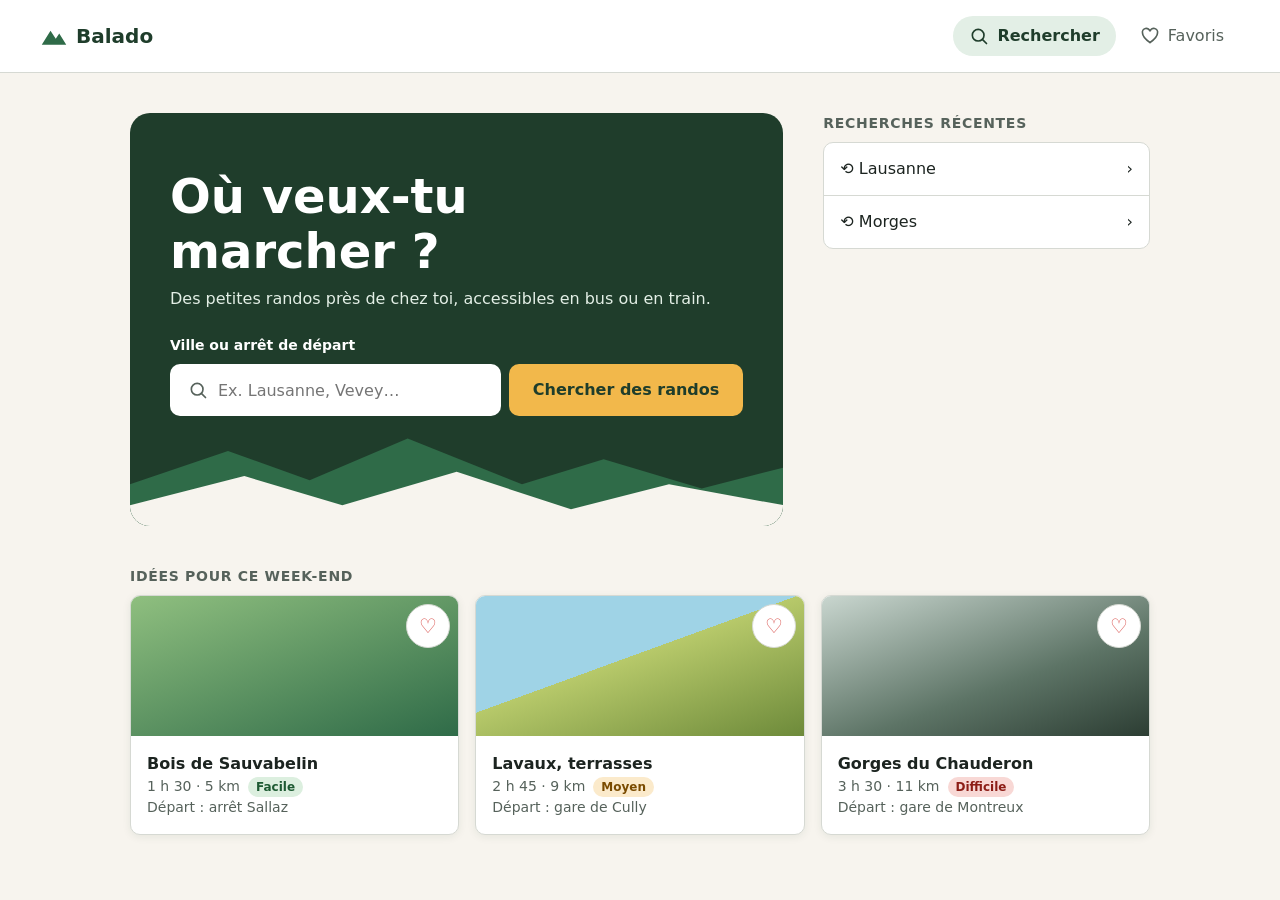
==== site/index.html @ 2f24ecf0 "Ajoute la page d'accueil responsive de Balado Écran Recherche codé en HTML/CSS mobile first (Flexbox" ====
<!DOCTYPE html>
<html lang="fr">
<head>
  <meta charset="UTF-8">
  <meta name="viewport" content="width=device-width, initial-scale=1">
  <title>Balado – Trouve ta rando</title>
  <meta name="description" content="Trouve rapidement une petite randonnée près de chez toi, accessible en transports publics.">
  <link rel="stylesheet" href="css/style.css">
</head>
<body>

  <!-- ===== EN-TÊTE ===== -->
  <header class="entete">
    <a href="index.html" class="logo">
      <svg class="logo__icone" viewBox="0 0 32 32" aria-hidden="true">
        <path d="M2 26 L12 10 L18 19 L22 13 L30 26 Z" />
      </svg>
      Balado
    </a>

    <!-- Navigation : barre du bas sur mobile, menu en haut sur grand écran -->
    <nav class="nav-principale" aria-label="Navigation principale">
      <a href="index.html" class="nav-principale__lien" aria-current="page">
        <svg viewBox="0 0 24 24" aria-hidden="true"><circle cx="11" cy="11" r="7"/><path d="M16 16 L21 21"/></svg>
        Rechercher
      </a>
      <a href="favoris.html" class="nav-principale__lien">
        <svg viewBox="0 0 24 24" aria-hidden="true"><path d="M12 20 C5 15 3 11.5 3 8.5 A4.5 4.5 0 0 1 12 6.5 A4.5 4.5 0 0 1 21 8.5 C21 11.5 19 15 12 20 Z"/></svg>
        Favoris
      </a>
    </nav>
  </header>

  <main class="accueil">

    <!-- ===== 1. RECHERCHE (zone principale) ===== -->
    <section class="hero" aria-labelledby="titre-recherche">
      <div class="hero__contenu">
        <h1 id="titre-recherche">Où veux-tu marcher&nbsp;?</h1>
        <p class="hero__intro">Des petites randos près de chez toi, accessibles en bus ou en train.</p>

        <form class="recherche" action="resultats.html" method="get" novalidate>
          <label for="lieu" class="recherche__label">Ville ou arrêt de départ</label>
          <div class="recherche__ligne">
            <div class="recherche__champ">
              <svg viewBox="0 0 24 24" aria-hidden="true"><circle cx="11" cy="11" r="7"/><path d="M16 16 L21 21"/></svg>
              <input type="text" id="lieu" name="lieu" list="suggestions-lieux"
                     placeholder="Ex. Lausanne, Vevey…" autocomplete="off"
                     aria-describedby="erreur-lieu">
            </div>
            <button type="submit" class="bouton bouton--principal">Chercher des randos</button>
          </div>
          <p id="erreur-lieu" class="recherche__erreur" aria-live="polite"></p>

          <!-- Suggestions pendant la saisie (user flow, étape 2) -->
          <datalist id="suggestions-lieux">
            <option value="Lausanne">
            <option value="Lausanne, Sallaz">
            <option value="Morges">
            <option value="Vevey">
            <option value="Montreux">
            <option value="Cully">
            <option value="Yverdon-les-Bains">
            <option value="Nyon">
          </datalist>
        </form>
      </div>

      <!-- Décor : montagnes -->
      <svg class="hero__decor" viewBox="0 0 400 120" preserveAspectRatio="none" aria-hidden="true">
        <path class="montagne-loin" d="M0 120 L0 70 L60 30 L110 65 L170 15 L240 70 L290 40 L350 75 L400 50 L400 120 Z"/>
        <path class="montagne-pres" d="M0 120 L0 95 L70 60 L130 95 L200 55 L270 100 L330 70 L400 95 L400 120 Z"/>
      </svg>
    </section>

    <!-- ===== 2. RECHERCHES RÉCENTES ===== -->
    <section class="recentes" aria-labelledby="titre-recentes">
      <h2 id="titre-recentes" class="titre-section">Recherches récentes</h2>
      <ul class="recentes__liste">
        <li>
          <a href="resultats.html?lieu=Lausanne" class="recentes__lien">
            <span><span aria-hidden="true">⟲</span> Lausanne</span>
            <span aria-hidden="true">›</span>
          </a>
        </li>
        <li>
          <a href="resultats.html?lieu=Morges" class="recentes__lien">
            <span><span aria-hidden="true">⟲</span> Morges</span>
            <span aria-hidden="true">›</span>
          </a>
        </li>
      </ul>
    </section>

    <!-- ===== 3. IDÉES POUR CE WEEK-END ===== -->
    <section class="idees" aria-labelledby="titre-idees">
      <h2 id="titre-idees" class="titre-section">Idées pour ce week-end</h2>

      <ul class="grille-randos">
        <li class="carte">
          <div class="carte__photo carte__photo--foret" aria-hidden="true"></div>
          <div class="carte__texte">
            <h3 class="carte__nom"><a href="fiche.html?id=sauvabelin">Bois de Sauvabelin</a></h3>
            <p class="carte__infos">1 h 30 · 5 km <span class="badge badge--facile">Facile</span></p>
            <p class="carte__depart">Départ : arrêt Sallaz</p>
          </div>
          <button type="button" class="coeur" aria-pressed="false" aria-label="Ajouter Bois de Sauvabelin aux favoris">♡</button>
        </li>

        <li class="carte">
          <div class="carte__photo carte__photo--vignes" aria-hidden="true"></div>
          <div class="carte__texte">
            <h3 class="carte__nom"><a href="fiche.html?id=lavaux">Lavaux, terrasses</a></h3>
            <p class="carte__infos">2 h 45 · 9 km <span class="badge badge--moyen">Moyen</span></p>
            <p class="carte__depart">Départ : gare de Cully</p>
          </div>
          <button type="button" class="coeur" aria-pressed="false" aria-label="Ajouter Lavaux, terrasses aux favoris">♡</button>
        </li>

        <li class="carte">
          <div class="carte__photo carte__photo--gorges" aria-hidden="true"></div>
          <div class="carte__texte">
            <h3 class="carte__nom"><a href="fiche.html?id=chauderon">Gorges du Chauderon</a></h3>
            <p class="carte__infos">3 h 30 · 11 km <span class="badge badge--difficile">Difficile</span></p>
            <p class="carte__depart">Départ : gare de Montreux</p>
          </div>
          <button type="button" class="coeur" aria-pressed="false" aria-label="Ajouter Gorges du Chauderon aux favoris">♡</button>
        </li>
      </ul>
    </section>

  </main>

  <script src="js/accueil.js"></script>
</body>
</html>
---- site/css/style.css ----
/* =========================================================
   Balado – Feuille de style
   Approche "mobile first" : les styles de base sont pour
   le téléphone, puis on ajoute des règles pour les écrans
   plus grands avec @media (min-width: ...).
   ========================================================= */


/* ---------- 1. VARIABLES CSS (design tokens) ---------- */
:root {
  /* Couleurs */
  --vert-fonce: #1f3d2b;
  --vert: #2f6b48;
  --vert-clair: #e3efe6;
  --sable: #f7f4ee;
  --blanc: #ffffff;
  --texte: #1c2420;
  --texte-doux: #56625b;
  --bordure: #d6d9d3;
  --erreur: #b3261e;
  --coeur: #d9534f;

  /* Couleurs des badges de difficulté */
  --facile-fond: #dcefdf;   --facile-texte: #1d5a32;
  --moyen-fond: #fbeacb;    --moyen-texte: #7a4b00;
  --difficile-fond: #f8d8d5; --difficile-texte: #8c1d16;

  /* Typographie */
  --police: system-ui, -apple-system, "Segoe UI", Roboto, Arial, sans-serif;
  --taille-s: 0.875rem;
  --taille-m: 1rem;
  --taille-l: 1.25rem;
  --taille-xl: clamp(1.75rem, 5vw + 0.5rem, 3rem); /* s'adapte à la largeur */

  /* Espacements */
  --espace-xs: 0.25rem;
  --espace-s: 0.5rem;
  --espace-m: 1rem;
  --espace-l: 1.5rem;
  --espace-xl: 2.5rem;

  /* Formes */
  --arrondi: 10px;
  --arrondi-pilule: 999px;
  --ombre: 0 2px 8px rgba(31, 61, 43, 0.08);

  /* Tailles d'interface */
  --hauteur-tactile: 52px;      /* boutons et champ (≥ 44px) */
  --hauteur-tabbar: 64px;
  --largeur-max: 1100px;
}


/* ---------- 2. BASE ---------- */
*,
*::before,
*::after {
  box-sizing: border-box;
}

body {
  margin: 0;
  font-family: var(--police);
  font-size: var(--taille-m);
  line-height: 1.5;
  color: var(--texte);
  background: var(--sable);
  /* place pour la barre de navigation fixée en bas (mobile) */
  padding-bottom: var(--hauteur-tabbar);
}

h1, h2, h3, p, ul {
  margin: 0;
}

ul {
  padding: 0;
  list-style: none;
}

a {
  color: inherit;
}

/* Contour bien visible pour la navigation au clavier */
:focus-visible {
  outline: 3px solid var(--vert);
  outline-offset: 2px;
}


/* ---------- 3. EN-TÊTE ET NAVIGATION ---------- */
.entete {
  display: flex;
  align-items: center;
  justify-content: space-between;
  padding: var(--espace-m);
  background: var(--blanc);
  border-bottom: 1px solid var(--bordure);
}

.logo {
  display: flex;
  align-items: center;
  gap: var(--espace-s);
  font-size: var(--taille-l);
  font-weight: 700;
  color: var(--vert-fonce);
  text-decoration: none;
}

.logo__icone {
  width: 28px;
  height: 28px;
  fill: var(--vert);
}

/* Mobile : la navigation est une barre fixée en bas de l'écran */
.nav-principale {
  position: fixed;
  left: 0;
  right: 0;
  bottom: 0;
  z-index: 10;
  display: flex;
  height: var(--hauteur-tabbar);
  background: var(--blanc);
  border-top: 1px solid var(--bordure);
}

.nav-principale__lien {
  flex: 1;                       /* les 2 onglets prennent la même largeur */
  display: flex;
  flex-direction: column;
  align-items: center;
  justify-content: center;
  gap: 2px;
  font-size: 0.75rem;
  color: var(--texte-doux);
  text-decoration: none;
}

.nav-principale__lien svg {
  width: 24px;
  height: 24px;
  fill: none;
  stroke: currentColor;
  stroke-width: 2;
  stroke-linecap: round;
}

.nav-principale__lien[aria-current="page"] {
  color: var(--vert-fonce);
  font-weight: 700;
  background: var(--vert-clair);
}


/* ---------- 4. MISE EN PAGE DE L'ACCUEIL (CSS Grid) ---------- */
.accueil {
  display: grid;
  grid-template-columns: 1fr;          /* mobile : une seule colonne */
  grid-template-areas:
    "hero"
    "recentes"
    "idees";
  gap: var(--espace-l);
  max-width: var(--largeur-max);
  margin: 0 auto;
  padding-bottom: var(--espace-xl);
}

.hero     { grid-area: hero; }
.recentes { grid-area: recentes; }
.idees    { grid-area: idees; }

.recentes,
.idees {
  padding: 0 var(--espace-m);
}

.titre-section {
  font-size: var(--taille-s);
  font-weight: 700;
  text-transform: uppercase;
  letter-spacing: 0.05em;
  color: var(--texte-doux);
  margin-bottom: var(--espace-s);
}


/* ---------- 5. HERO + FORMULAIRE DE RECHERCHE ---------- */
.hero {
  position: relative;
  overflow: hidden;
  background: var(--vert-fonce);
  color: var(--blanc);
}

.hero__contenu {
  position: relative;
  z-index: 1;                          /* au-dessus du décor */
  display: flex;
  flex-direction: column;
  gap: var(--espace-s);
  padding: var(--espace-xl) var(--espace-m) 110px;
}

.hero h1 {
  font-size: var(--taille-xl);
  line-height: 1.15;
}

.hero__intro {
  color: var(--vert-clair);
  margin-bottom: var(--espace-m);
}

.hero__decor {
  position: absolute;
  left: 0;
  bottom: 0;
  width: 100%;
  height: 100px;
}

.montagne-loin { fill: var(--vert); }
.montagne-pres { fill: var(--sable); }

.recherche {
  display: flex;
  flex-direction: column;
  gap: var(--espace-s);
}

.recherche__label {
  font-size: var(--taille-s);
  font-weight: 700;
}

/* Mobile : champ et bouton l'un sous l'autre */
.recherche__ligne {
  display: flex;
  flex-direction: column;
  gap: var(--espace-s);
}

.recherche__champ {
  display: flex;
  align-items: center;
  gap: var(--espace-s);
  height: var(--hauteur-tactile);
  padding: 0 var(--espace-m);
  background: var(--blanc);
  border: 2px solid transparent;
  border-radius: var(--arrondi);
  color: var(--texte-doux);
}

.recherche__champ:focus-within {
  border-color: var(--vert);
  outline: 3px solid var(--vert-clair);
}

.recherche__champ svg {
  flex: none;
  width: 20px;
  height: 20px;
  fill: none;
  stroke: currentColor;
  stroke-width: 2;
  stroke-linecap: round;
}

.recherche__champ input {
  flex: 1;
  min-width: 0;
  height: 100%;
  border: none;
  background: transparent;
  font: inherit;
  color: var(--texte);
}

.recherche__champ input:focus {
  outline: none;                       /* le contour est sur le parent */
}

/* État d'erreur : pas seulement une couleur (bordure pointillée + icône + texte) */
.recherche--erreur .recherche__champ {
  border: 3px dashed var(--erreur);
}

.recherche__erreur {
  font-size: var(--taille-s);
  font-weight: 700;
}

.recherche__erreur:empty {
  display: none;
}

.recherche--erreur .recherche__erreur {
  display: inline-block;
  align-self: flex-start;
  padding: var(--espace-xs) var(--espace-s);
  background: var(--blanc);
  color: var(--erreur);
  border-radius: 6px;
}


/* ---------- 6. BOUTONS ---------- */
.bouton {
  display: inline-flex;
  align-items: center;
  justify-content: center;
  min-height: var(--hauteur-tactile);
  padding: 0 var(--espace-l);
  border: none;
  border-radius: var(--arrondi);
  font: inherit;
  font-weight: 700;
  cursor: pointer;
}

.bouton--principal {
  background: #f2b84b;
  color: var(--vert-fonce);
}

.bouton--principal:hover {
  background: #f5c76b;
}


/* ---------- 7. RECHERCHES RÉCENTES ---------- */
.recentes__liste {
  background: var(--blanc);
  border: 1px solid var(--bordure);
  border-radius: var(--arrondi);
}

.recentes__liste li + li {
  border-top: 1px solid var(--bordure);
}

.recentes__lien {
  display: flex;
  justify-content: space-between;
  align-items: center;
  min-height: var(--hauteur-tactile);
  padding: 0 var(--espace-m);
  text-decoration: none;
}

.recentes__lien:hover {
  background: var(--vert-clair);
}


/* ---------- 8. GRILLE ET CARTES DE RANDOS ---------- */
/* auto-fill + minmax : la grille crée elle-même le bon
   nombre de colonnes selon la place disponible */
.grille-randos {
  display: grid;
  grid-template-columns: repeat(auto-fill, minmax(260px, 1fr));
  gap: var(--espace-m);
}

/* Mobile : carte horizontale (photo à gauche) avec Flexbox */
.carte {
  position: relative;
  display: flex;
  align-items: center;
  gap: var(--espace-m);
  padding: var(--espace-s);
  background: var(--blanc);
  border: 1px solid var(--bordure);
  border-radius: var(--arrondi);
  box-shadow: var(--ombre);
  transition: transform 0.15s, box-shadow 0.15s;
}

.carte:hover {
  transform: translateY(-2px);
  box-shadow: 0 6px 16px rgba(31, 61, 43, 0.14);
}

.carte__photo {
  flex: none;
  width: 72px;
  height: 72px;
  border-radius: 8px;
}

/* Photos provisoires (dégradés) en attendant de vraies images */
.carte__photo--foret  { background: linear-gradient(160deg, #8fbf7f, #2f6b48); }
.carte__photo--vignes { background: linear-gradient(160deg, #9fd3e6 0 45%, #b7c96a 45%, #6d8a3a); }
.carte__photo--gorges { background: linear-gradient(160deg, #c9d6cf, #5d7466 60%, #2c3d33); }

.carte__texte {
  flex: 1;
  min-width: 0;
  font-size: var(--taille-s);
  color: var(--texte-doux);
}

.carte__nom {
  font-size: var(--taille-m);
  color: var(--texte);
}

.carte__nom a {
  text-decoration: none;
}

/* Le lien s'étend sur toute la carte : on peut toucher n'importe où */
.carte__nom a::after {
  content: "";
  position: absolute;
  inset: 0;
}

.carte__infos {
  display: flex;
  flex-wrap: wrap;
  align-items: center;
  gap: var(--espace-s);
}

.badge {
  padding: 1px 8px;
  border-radius: var(--arrondi-pilule);
  font-size: 0.75rem;
  font-weight: 700;
}

.badge--facile    { background: var(--facile-fond);    color: var(--facile-texte); }
.badge--moyen     { background: var(--moyen-fond);     color: var(--moyen-texte); }
.badge--difficile { background: var(--difficile-fond); color: var(--difficile-texte); }

.coeur {
  position: relative;
  z-index: 1;                          /* cliquable au-dessus du lien de la carte */
  flex: none;
  width: 44px;
  height: 44px;
  border: 1.5px solid var(--bordure);
  border-radius: 50%;
  background: var(--blanc);
  font-size: 1.25rem;
  color: var(--coeur);
  cursor: pointer;
}

.coeur[aria-pressed="true"] {
  background: var(--coeur);
  border-color: var(--coeur);
  color: var(--blanc);
}


/* =========================================================
   9. RESPONSIVE
   ========================================================= */

/* ----- Tablette (≥ 600px) ----- */
@media (min-width: 600px) {
  /* Champ et bouton côte à côte */
  .recherche__ligne {
    flex-direction: row;
  }

  .recherche__champ {
    flex: 1;
  }

  .hero__contenu {
    padding-left: var(--espace-xl);
    padding-right: var(--espace-xl);
  }

  .recentes,
  .idees {
    padding: 0 var(--espace-xl);
  }

  /* Cartes verticales : grande photo en haut */
  .carte {
    flex-direction: column;
    align-items: stretch;
    padding: 0;
    overflow: hidden;
  }

  .carte__photo {
    width: 100%;
    height: 140px;
    border-radius: 0;
  }

  .carte__texte {
    padding: 0 var(--espace-m) var(--espace-m);
  }

  .coeur {
    position: absolute;
    top: var(--espace-s);
    right: var(--espace-s);
  }
}

/* ----- Ordinateur (≥ 900px) ----- */
@media (min-width: 900px) {
  body {
    padding-bottom: 0;                 /* plus de barre en bas */
  }

  .entete {
    padding: var(--espace-m) var(--espace-xl);
  }

  /* La navigation remonte dans l'en-tête */
  .nav-principale {
    position: static;
    height: auto;
    gap: var(--espace-s);
    border: none;
  }

  .nav-principale__lien {
    flex-direction: row;
    gap: var(--espace-s);
    padding: var(--espace-s) var(--espace-m);
    border-radius: var(--arrondi-pilule);
    font-size: var(--taille-m);
  }

  .nav-principale__lien svg {
    width: 20px;
    height: 20px;
  }

  .nav-principale__lien:hover {
    color: var(--vert-fonce);
  }

  /* Grille à 2 colonnes : recherche + récentes côte à côte */
  .accueil {
    grid-template-columns: 2fr 1fr;
    grid-template-areas:
      "hero  recentes"
      "idees idees";
    padding: var(--espace-xl);
    gap: var(--espace-xl);
  }

  .hero {
    border-radius: 20px;
  }

  .hero__contenu {
    padding-top: 3.5rem;
  }

  .recentes,
  .idees {
    padding: 0;
  }

  .recentes {
    align-self: start;
  }
}

/* Respecte le réglage "réduire les animations" */
@media (prefers-reduced-motion: reduce) {
  .carte {
    transition: none;
  }
}
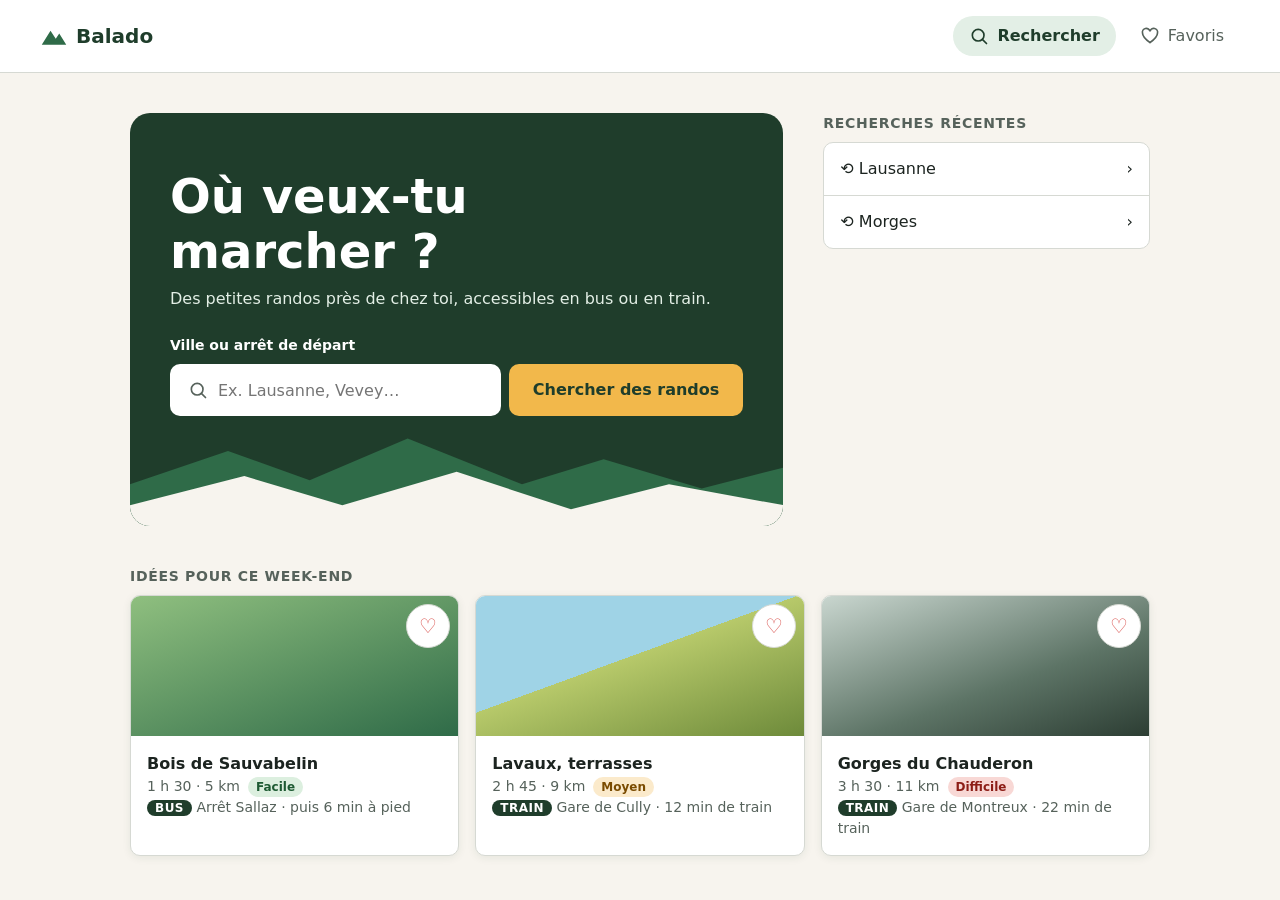
==== commit 4a144af1: "Aligne le brief et la page d'accueil sur data.json (ids numériques, badge BUS/TRAIN) Co-Authored-By:" ====
--- a/site/index.html
+++ b/site/index.html
@@ -100,9 +100,9 @@
         <li class="carte">
           <div class="carte__photo carte__photo--foret" aria-hidden="true"></div>
           <div class="carte__texte">
-            <h3 class="carte__nom"><a href="fiche.html?id=sauvabelin">Bois de Sauvabelin</a></h3>
+            <h3 class="carte__nom"><a href="fiche.html?id=1">Bois de Sauvabelin</a></h3>
             <p class="carte__infos">1 h 30 · 5 km <span class="badge badge--facile">Facile</span></p>
-            <p class="carte__depart">Départ : arrêt Sallaz</p>
+            <p class="carte__depart"><span class="badge badge--transport">BUS</span> Arrêt Sallaz · puis 6 min à pied</p>
           </div>
           <button type="button" class="coeur" aria-pressed="false" aria-label="Ajouter Bois de Sauvabelin aux favoris">♡</button>
         </li>
@@ -110,9 +110,9 @@
         <li class="carte">
           <div class="carte__photo carte__photo--vignes" aria-hidden="true"></div>
           <div class="carte__texte">
-            <h3 class="carte__nom"><a href="fiche.html?id=lavaux">Lavaux, terrasses</a></h3>
+            <h3 class="carte__nom"><a href="fiche.html?id=3">Lavaux, terrasses</a></h3>
             <p class="carte__infos">2 h 45 · 9 km <span class="badge badge--moyen">Moyen</span></p>
-            <p class="carte__depart">Départ : gare de Cully</p>
+            <p class="carte__depart"><span class="badge badge--transport">TRAIN</span> Gare de Cully · 12 min de train</p>
           </div>
           <button type="button" class="coeur" aria-pressed="false" aria-label="Ajouter Lavaux, terrasses aux favoris">♡</button>
         </li>
@@ -120,9 +120,9 @@
         <li class="carte">
           <div class="carte__photo carte__photo--gorges" aria-hidden="true"></div>
           <div class="carte__texte">
-            <h3 class="carte__nom"><a href="fiche.html?id=chauderon">Gorges du Chauderon</a></h3>
+            <h3 class="carte__nom"><a href="fiche.html?id=4">Gorges du Chauderon</a></h3>
             <p class="carte__infos">3 h 30 · 11 km <span class="badge badge--difficile">Difficile</span></p>
-            <p class="carte__depart">Départ : gare de Montreux</p>
+            <p class="carte__depart"><span class="badge badge--transport">TRAIN</span> Gare de Montreux · 22 min de train</p>
           </div>
           <button type="button" class="coeur" aria-pressed="false" aria-label="Ajouter Gorges du Chauderon aux favoris">♡</button>
         </li>
--- a/site/css/style.css
+++ b/site/css/style.css
@@ -440,6 +440,9 @@
 .badge--moyen     { background: var(--moyen-fond);     color: var(--moyen-texte); }
 .badge--difficile { background: var(--difficile-fond); color: var(--difficile-texte); }
 
+/* Badge BUS / TRAIN devant l'arrêt de départ (correctif 1 du test utilisateur) */
+.badge--transport { background: var(--vert-fonce); color: var(--blanc); letter-spacing: 0.04em; }
+
 .coeur {
   position: relative;
   z-index: 1;                          /* cliquable au-dessus du lien de la carte */
